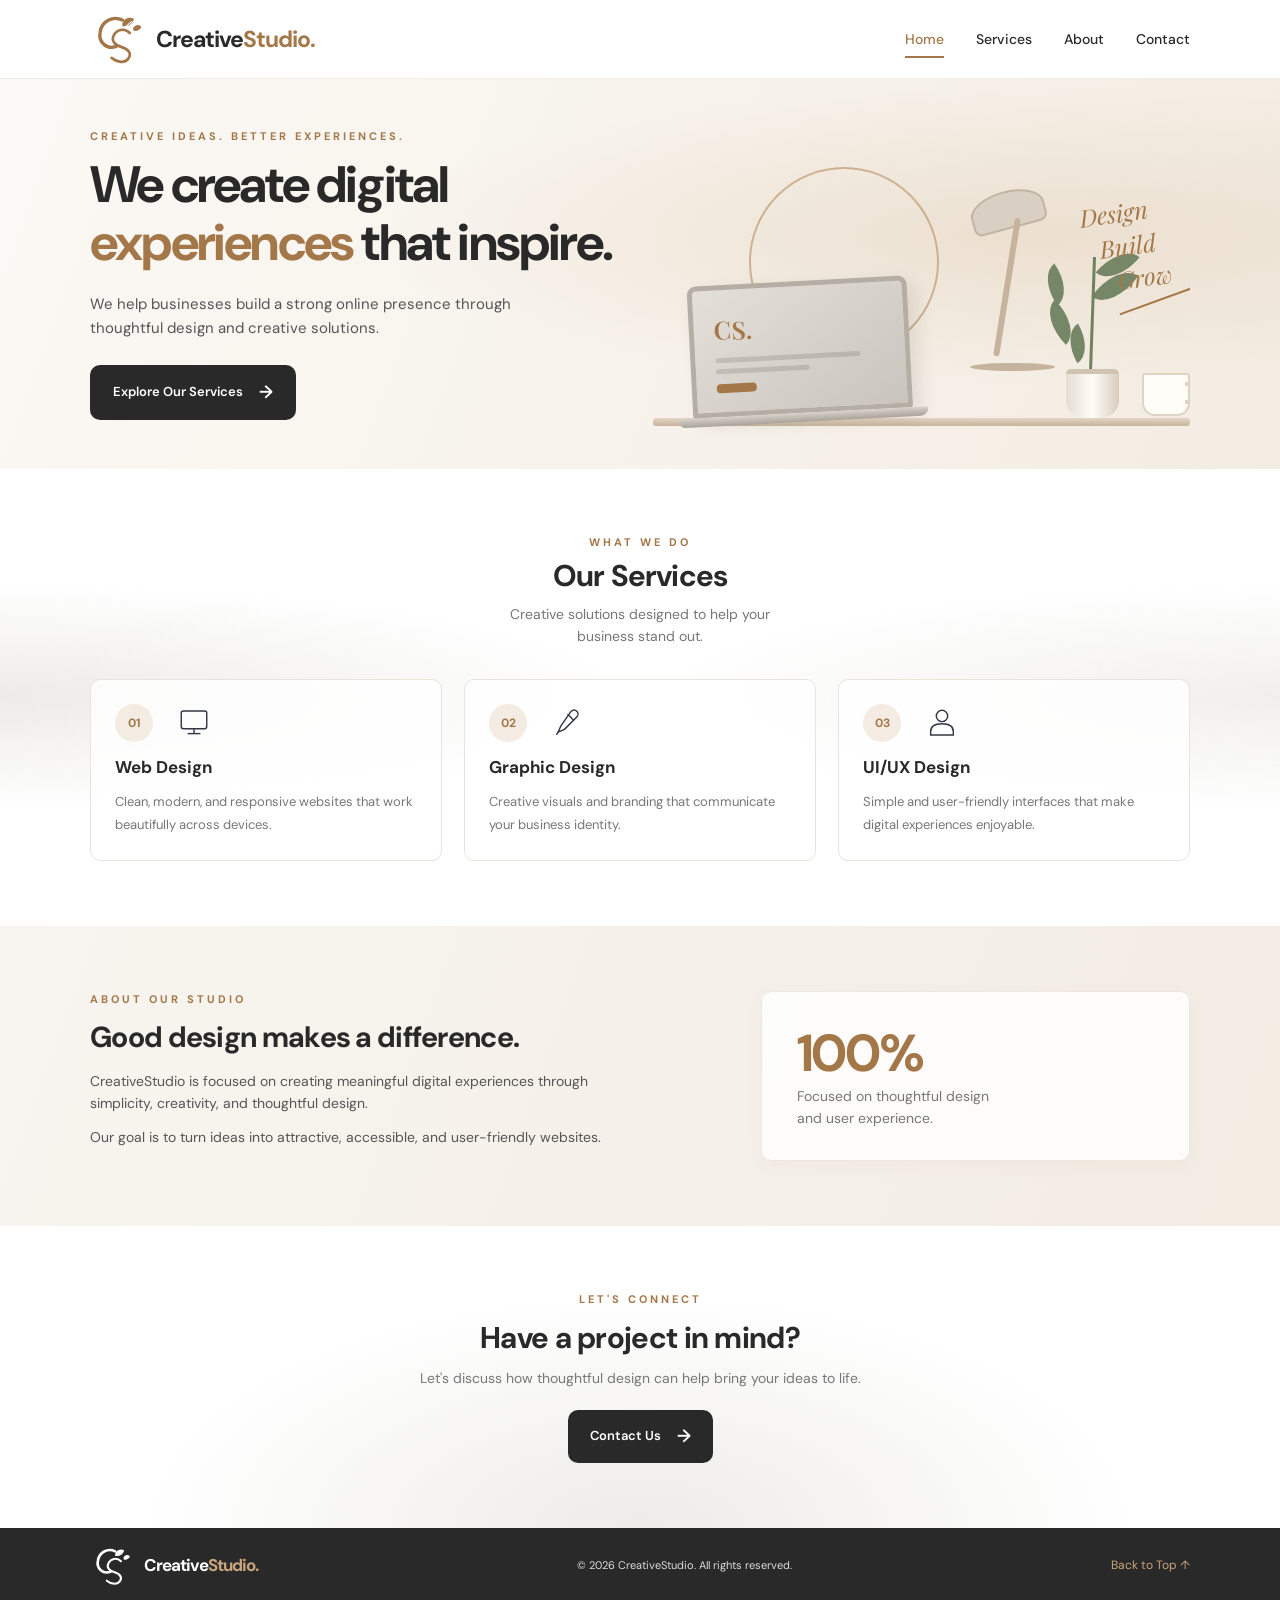
==== index.html @ cb1b3e16 "Add files via upload" ====
<!DOCTYPE html>
<html lang="en">
<head>
    <meta charset="UTF-8">
    <meta name="viewport" content="width=device-width, initial-scale=1.0">

    <title>CreativeStudio | Design Build Grow</title>

    <meta name="description"
          content="CreativeStudio creates thoughtful digital experiences, modern websites, and creative designs.">

    <!-- Google Fonts -->
    <link rel="preconnect" href="https://fonts.googleapis.com">
    <link rel="preconnect" href="https://fonts.gstatic.com" crossorigin>

    <link href="https://fonts.googleapis.com/css2?family=DM+Sans:wght@400;500;600;700&family=Playfair+Display:wght@500;600&display=swap"
          rel="stylesheet">

    <!-- External CSS -->
    <link rel="stylesheet" href="style.css">
</head>

<body>

    <!-- HEADER -->
    <header class="header" id="home">
        <div class="container navbar">

            <a href="#home" class="brand" aria-label="CreativeStudio home">

                <!-- Unique CS Logo -->
                <svg class="logo-icon"
                     viewBox="0 0 80 80"
                     xmlns="http://www.w3.org/2000/svg"
                     role="img"
                     aria-label="CS logo">

                    <path d="M48 12
                             C34 5 17 14 15 30
                             C12 45 25 56 39 51"
                          fill="none"
                          stroke="currentColor"
                          stroke-width="5"
                          stroke-linecap="round"/>

                    <path d="M59 31
                             C51 23 39 26 35 35
                             C31 43 37 49 47 52
                             C59 56 62 63 56 70
                             C50 77 38 73 32 68"
                          fill="none"
                          stroke="currentColor"
                          stroke-width="4"
                          stroke-linecap="round"/>

                    <path d="M48 17
                             C51 8 60 7 65 10
                             C63 18 57 22 48 21"
                          fill="currentColor"/>

                    <path d="M51 23 L62 14"
                          fill="none"
                          stroke="#ffffff"
                          stroke-width="1.5"
                          stroke-linecap="round"/>

                    <path d="M64 23
                             C70 17 75 19 76 23
                             C71 29 67 29 64 27"
                          fill="currentColor"/>

                </svg>

                <span class="brand-name">
                    Creative<span>Studio</span><b>.</b>
                </span>

            </a>

            <nav class="nav-links" aria-label="Main navigation">
                <a href="#home" class="active">Home</a>
                <a href="#services">Services</a>
                <a href="#about">About</a>
                <a href="#contact">Contact</a>
            </nav>

        </div>
    </header>


    <main>

        <!-- HERO SECTION -->
        <section class="hero">
            <div class="container hero-content">

                <div class="hero-text">

                    <p class="eyebrow">
                        CREATIVE IDEAS. BETTER EXPERIENCES.
                    </p>

                    <h1>
                        We create digital
                        <span>experiences</span>
                        that inspire.
                    </h1>

                    <p class="hero-description">
                        We help businesses build a strong online presence
                        through thoughtful design and creative solutions.
                    </p>

                    <a href="#services" class="button">
                        Explore Our Services
                        <span aria-hidden="true">→</span>
                    </a>

                </div>

                <!-- Decorative Hero Illustration -->
                <div class="hero-art" aria-label="Creative workspace illustration"
                     role="img">

                    <div class="sun-circle"></div>

                    <div class="desk-lamp">
                        <div class="lamp-head"></div>
                        <div class="lamp-neck"></div>
                        <div class="lamp-base"></div>
                    </div>

                    <div class="laptop">
                        <div class="laptop-screen">
                            <div class="screen-logo">CS.</div>
                            <div class="screen-line"></div>
                            <div class="screen-line short"></div>
                            <div class="screen-button"></div>
                        </div>
                        <div class="laptop-base"></div>
                    </div>

                    <div class="plant">
                        <div class="leaf leaf-one"></div>
                        <div class="leaf leaf-two"></div>
                        <div class="leaf leaf-three"></div>
                        <div class="leaf leaf-four"></div>
                        <div class="leaf leaf-five"></div>
                        <div class="plant-stem"></div>
                        <div class="plant-pot"></div>
                    </div>

                    <div class="coffee-cup">
                        <div class="cup-handle"></div>
                    </div>

                    <div class="design-note">
                        <span>Design</span>
                        <span>Build</span>
                        <span>Grow</span>
                        <div class="note-underline"></div>
                    </div>

                    <div class="desk"></div>

                </div>

            </div>
        </section>


        <!-- SERVICES SECTION -->
        <section class="section services" id="services">

            <div class="container">

                <div class="section-heading">

                    <p class="eyebrow">WHAT WE DO</p>

                    <h2>Our Services</h2>

                    <p>
                        Creative solutions designed to help your
                        <br class="desktop-break">
                        business stand out.
                    </p>

                </div>

                <div class="services-grid">

                    <!-- Service 1 -->
                    <article class="service-card">

                        <div class="service-top">
                            <span class="service-number">01</span>

                            <svg class="service-icon"
                                 viewBox="0 0 48 48"
                                 fill="none"
                                 stroke="currentColor"
                                 stroke-width="2"
                                 aria-hidden="true">

                                <rect x="6" y="7" width="36" height="25" rx="3"/>
                                <path d="M24 32 V39"/>
                                <path d="M15 39 H33"/>

                            </svg>
                        </div>

                        <h3>Web Design</h3>

                        <p>
                            Clean, modern, and responsive websites
                            that work beautifully across devices.
                        </p>

                    </article>


                    <!-- Service 2 -->
                    <article class="service-card">

                        <div class="service-top">
                            <span class="service-number">02</span>

                            <svg class="service-icon"
                                 viewBox="0 0 48 48"
                                 fill="none"
                                 stroke="currentColor"
                                 stroke-width="2"
                                 stroke-linecap="round"
                                 stroke-linejoin="round"
                                 aria-hidden="true">

                                <path d="M28 8 C34 2 42 10 36 16 L19 33 L10 37 L14 28 Z"/>
                                <path d="M24 12 L32 20"/>
                                <path d="M10 37 L8 40"/>

                            </svg>
                        </div>

                        <h3>Graphic Design</h3>

                        <p>
                            Creative visuals and branding that
                            communicate your business identity.
                        </p>

                    </article>


                    <!-- Service 3 -->
                    <article class="service-card">

                        <div class="service-top">
                            <span class="service-number">03</span>

                            <svg class="service-icon"
                                 viewBox="0 0 48 48"
                                 fill="none"
                                 stroke="currentColor"
                                 stroke-width="2"
                                 aria-hidden="true">

                                <circle cx="24" cy="14" r="8"/>
                                <path d="M8 41 V36 C8 28 15 25 24 25 C33 25 40 28 40 36 V41 Z"/>

                            </svg>
                        </div>

                        <h3>UI/UX Design</h3>

                        <p>
                            Simple and user-friendly interfaces
                            that make digital experiences enjoyable.
                        </p>

                    </article>

                </div>

            </div>

        </section>


        <!-- ABOUT SECTION -->
        <section class="section about" id="about">

            <div class="container about-grid">

                <div class="about-text">

                    <p class="eyebrow">ABOUT OUR STUDIO</p>

                    <h2>Good design makes a difference.</h2>

                    <p>
                        CreativeStudio is focused on creating meaningful
                        digital experiences through simplicity,
                        creativity, and thoughtful design.
                    </p>

                    <p>
                        Our goal is to turn ideas into attractive,
                        accessible, and user-friendly websites.
                    </p>

                </div>

                <div class="about-highlight">

                    <span class="highlight-number">100%</span>

                    <p>
                        Focused on thoughtful design
                        <br>
                        and user experience.
                    </p>

                </div>

            </div>

        </section>


        <!-- CONTACT SECTION -->
        <section class="section contact" id="contact">

            <div class="container">

                <p class="eyebrow">LET'S CONNECT</p>

                <h2>Have a project in mind?</h2>

                <p>
                    Let's discuss how thoughtful design can help
                    bring your ideas to life.
                </p>

                <!-- Replace the email address with your own -->
                <a href="mailto:hello@example.com" class="button">
                    Contact Us
                    <span aria-hidden="true">→</span>
                </a>

            </div>

        </section>

    </main>


    <!-- FOOTER -->
    <footer class="footer">

        <div class="container footer-content">

            <a href="#home" class="brand footer-brand"
               aria-label="CreativeStudio back to home">

                <svg class="logo-icon"
                     viewBox="0 0 80 80"
                     xmlns="http://www.w3.org/2000/svg"
                     aria-hidden="true">

                    <path d="M48 12
                             C34 5 17 14 15 30
                             C12 45 25 56 39 51"
                          fill="none"
                          stroke="currentColor"
                          stroke-width="5"
                          stroke-linecap="round"/>

                    <path d="M59 31
                             C51 23 39 26 35 35
                             C31 43 37 49 47 52
                             C59 56 62 63 56 70
                             C50 77 38 73 32 68"
                          fill="none"
                          stroke="currentColor"
                          stroke-width="4"
                          stroke-linecap="round"/>

                    <path d="M48 17
                             C51 8 60 7 65 10
                             C63 18 57 22 48 21"
                          fill="currentColor"/>

                    <path d="M64 23
                             C70 17 75 19 76 23
                             C71 29 67 29 64 27"
                          fill="currentColor"/>

                </svg>

                <span class="brand-name">
                    Creative<span>Studio</span><b>.</b>
                </span>

            </a>

            <p class="copyright">
                © 2026 CreativeStudio. All rights reserved.
            </p>

            <a href="#home" class="back-to-top">
                Back to Top ↑
            </a>

        </div>

    </footer>

</body>
</html>
---- style.css ----
/* =====================================
   1. GLOBAL STYLES
===================================== */

:root {
    --cream: #f8f4ee;
    --white: #ffffff;
    --brown: #a47749;
    --brown-dark: #80572f;
    --dark: #292929;
    --text: #555555;
    --muted: #777777;
    --border: #e8e3dc;
}

* {
    margin: 0;
    padding: 0;
    box-sizing: border-box;
}

html {
    scroll-behavior: smooth;
    scroll-padding-top: 90px;
}

body {
    font-family: "DM Sans", Arial, sans-serif;
    color: var(--dark);
    background-color: var(--white);
    line-height: 1.6;
}

a {
    text-decoration: none;
    color: inherit;
}

button,
a {
    -webkit-tap-highlight-color: transparent;
}

a:focus-visible {
    outline: 3px solid var(--brown);
    outline-offset: 4px;
}

.container {
    width: min(1100px, 90%);
    margin: 0 auto;
}

.section {
    padding: 65px 0;
}

.eyebrow {
    color: var(--brown);
    font-size: 11px;
    font-weight: 700;
    letter-spacing: 3px;
    margin-bottom: 10px;
}


/* =====================================
   2. HEADER AND UNIQUE LOGO
===================================== */

.header {
    background-color: rgba(255, 255, 255, 0.96);
    border-bottom: 1px solid #f0ece6;
    position: sticky;
    top: 0;
    z-index: 100;
}

.navbar {
    min-height: 78px;
    display: flex;
    align-items: center;
    justify-content: space-between;
    gap: 25px;
}

.brand {
    display: inline-flex;
    align-items: center;
    gap: 12px;
    flex-shrink: 0;
}

.logo-icon {
    width: 54px;
    height: 54px;
    color: var(--brown);
    flex-shrink: 0;
    transition: transform 0.3s ease;
}

.brand:hover .logo-icon {
    transform: rotate(-5deg) scale(1.05);
}

.brand-name {
    font-size: 23px;
    font-weight: 700;
    letter-spacing: -1px;
    color: var(--dark);
}

.brand-name span {
    color: var(--brown);
}

.brand-name b {
    color: var(--brown);
}

.nav-links {
    display: flex;
    align-items: center;
    gap: 32px;
}

.nav-links a {
    font-size: 14px;
    font-weight: 500;
    position: relative;
    padding: 8px 0;
    transition: color 0.3s ease;
}

.nav-links a:hover,
.nav-links a.active {
    color: var(--brown);
}

.nav-links a.active::after {
    content: "";
    position: absolute;
    width: 100%;
    height: 2px;
    background-color: var(--brown);
    left: 0;
    bottom: 0;
}


/* =====================================
   3. HERO SECTION
===================================== */

.hero {
    background:
        radial-gradient(
            ellipse at 80% 40%,
            rgba(218, 195, 165, 0.35),
            transparent 45%
        ),
        linear-gradient(110deg, #fbf9f5, #f3ece2);

    overflow: hidden;
    min-height: 390px;
}

.hero-content {
    display: grid;
    grid-template-columns: 1fr 1fr;
    align-items: center;
    min-height: 390px;
    gap: 25px;
}

.hero-text {
    padding: 35px 0;
    position: relative;
    z-index: 2;
}

.hero h1 {
    font-size: clamp(36px, 4vw, 52px);
    line-height: 1.13;
    letter-spacing: -1.8px;
    font-weight: 700;
    max-width: 530px;
    margin-bottom: 20px;
}

.hero h1 span {
    color: var(--brown);
}

.hero-description {
    color: var(--text);
    font-size: 15px;
    max-width: 440px;
    margin-bottom: 25px;
}

.button {
    display: inline-flex;
    justify-content: center;
    align-items: center;
    gap: 16px;
    padding: 13px 23px;
    background-color: var(--dark);
    color: var(--white);
    border-radius: 10px;
    font-size: 13px;
    font-weight: 600;
    transition:
        background-color 0.3s ease,
        transform 0.3s ease,
        box-shadow 0.3s ease;
}

.button:hover {
    background-color: var(--brown-dark);
    transform: translateY(-2px);
    box-shadow: 0 8px 20px rgba(80, 55, 30, 0.15);
}

.button span {
    font-size: 18px;
}


/* =====================================
   4. CSS HERO ILLUSTRATION
===================================== */

.hero-art {
    height: 330px;
    position: relative;
    overflow: hidden;
    align-self: end;
}

/* Sun-shaped background */

.sun-circle {
    position: absolute;
    width: 190px;
    height: 190px;
    border: 2px solid #c5a47d;
    border-radius: 50%;
    top: 28px;
    left: 18%;
    opacity: 0.8;
}

/* Laptop */

.laptop {
    position: absolute;
    left: 7%;
    bottom: 47px;
    width: 220px;
    z-index: 3;
    transform: rotate(-3deg);
}

.laptop-screen {
    height: 132px;
    background: linear-gradient(145deg, #e4e0d9, #c9c4bc);
    border: 5px solid #b4aea5;
    border-radius: 9px 9px 3px 3px;
    padding: 20px;
    box-shadow: 8px 8px 18px rgba(50, 40, 30, 0.1);
}

.screen-logo {
    color: var(--brown);
    font-family: "Playfair Display", serif;
    font-size: 25px;
    font-weight: 600;
    margin-bottom: 8px;
}

.screen-line {
    height: 5px;
    width: 85%;
    background: rgba(90, 85, 78, 0.2);
    border-radius: 5px;
    margin-bottom: 6px;
}

.screen-line.short {
    width: 55%;
}

.screen-button {
    width: 40px;
    height: 9px;
    background: var(--brown);
    border-radius: 4px;
    margin-top: 10px;
}

.laptop-base {
    width: 114%;
    height: 9px;
    background: linear-gradient(#d6d1c9, #a9a39a);
    margin-left: -7%;
    border-radius: 2px 2px 10px 10px;
}


/* Decorative desk lamp */

.desk-lamp {
    position: absolute;
    top: 52px;
    right: 27%;
    width: 100px;
    height: 180px;
    z-index: 2;
}

.lamp-head {
    position: absolute;
    width: 75px;
    height: 38px;
    right: 0;
    top: 0;
    background: #d9d0c3;
    border-radius: 50% 50% 8px 8px;
    transform: rotate(-15deg);
    border: 2px solid #c2b4a2;
}

.lamp-neck {
    position: absolute;
    width: 6px;
    height: 140px;
    top: 27px;
    right: 24px;
    background: #c5b39d;
    transform: rotate(9deg);
    transform-origin: top;
    border-radius: 5px;
}

.lamp-base {
    position: absolute;
    width: 85px;
    height: 8px;
    right: -10px;
    bottom: 0;
    background: #c5b39d;
    border-radius: 50%;
}


/* Plant */

.plant {
    position: absolute;
    right: 11%;
    bottom: 51px;
    width: 80px;
    height: 170px;
    z-index: 4;
}

.plant-stem {
    position: absolute;
    bottom: 46px;
    left: 40px;
    width: 3px;
    height: 115px;
    background: #71835e;
    transform: rotate(2deg);
}

.leaf {
    position: absolute;
    width: 24px;
    height: 40px;
    background: #758767;
    border-radius: 100% 0 100% 0;
    transform-origin: bottom right;
}

.leaf-one {
    left: 8px;
    top: 40px;
    transform: rotate(-45deg);
}

.leaf-two {
    left: 38px;
    top: 24px;
    transform: rotate(35deg) scale(1.1);
}

.leaf-three {
    left: 0;
    top: 5px;
    transform: rotate(-35deg) scale(0.9);
}

.leaf-four {
    left: 39px;
    top: 0;
    transform: rotate(40deg);
}

.leaf-five {
    left: 20px;
    top: 65px;
    transform: rotate(-30deg) scale(0.85);
}

.plant-pot {
    position: absolute;
    width: 53px;
    height: 49px;
    left: 15px;
    bottom: 0;
    background: linear-gradient(90deg, #e4ddd2, #fffdf9, #d8cdbd);
    border-radius: 5px 5px 18px 18px;
    border-top: 5px solid #d0c3b2;
}


/* Coffee cup */

.coffee-cup {
    position: absolute;
    right: 0;
    bottom: 53px;
    width: 48px;
    height: 43px;
    background: #fffdf8;
    border: 2px solid #ded4c6;
    border-radius: 3px 3px 13px 13px;
    z-index: 5;
}

.cup-handle {
    position: absolute;
    width: 18px;
    height: 22px;
    right: -15px;
    top: 7px;
    border: 4px solid #ded4c6;
    border-left: 0;
    border-radius: 0 12px 12px 0;
}


/* Design note */

.design-note {
    position: absolute;
    top: 55px;
    right: 0;
    z-index: 4;
    display: flex;
    flex-direction: column;
    color: var(--brown);
    font-family: "Playfair Display", serif;
    font-size: 24px;
    font-style: italic;
    line-height: 1.4;
    transform: rotate(-8deg);
}

.design-note span:nth-child(2) {
    margin-left: 15px;
}

.design-note span:nth-child(3) {
    margin-left: 28px;
}

.note-underline {
    width: 80px;
    height: 2px;
    background: var(--brown);
    transform: rotate(-12deg);
    margin: 7px 0 0 25px;
}


/* Desk */

.desk {
    position: absolute;
    bottom: 43px;
    left: 0;
    right: 0;
    height: 8px;
    background: linear-gradient(#e4d6c4, #c7b49b);
    border-radius: 3px;
}


/* =====================================
   5. SERVICES SECTION
===================================== */

.services {
    background:
        radial-gradient(
            ellipse at 0% 50%,
            rgba(218, 216, 211, 0.5),
            transparent 35%
        ),
        radial-gradient(
            ellipse at 100% 50%,
            rgba(218, 216, 211, 0.4),
            transparent 35%
        ),
        #ffffff;
}

.section-heading {
    text-align: center;
    margin-bottom: 32px;
}

.section-heading .eyebrow {
    margin-bottom: 4px;
}

.section-heading h2 {
    font-size: 30px;
    line-height: 1.3;
    margin-bottom: 8px;
    letter-spacing: -0.8px;
}

.section-heading > p:last-child {
    font-size: 14px;
    color: var(--muted);
}

.services-grid {
    display: grid;
    grid-template-columns: repeat(3, 1fr);
    gap: 22px;
}

.service-card {
    padding: 24px;
    background: rgba(255, 255, 255, 0.85);
    border: 1px solid var(--border);
    border-radius: 10px;
    transition:
        transform 0.3s ease,
        box-shadow 0.3s ease,
        border-color 0.3s ease;
}

.service-card:hover {
    transform: translateY(-5px);
    border-color: #d6bea2;
    box-shadow: 0 12px 30px rgba(60, 45, 30, 0.07);
}

.service-top {
    display: flex;
    align-items: center;
    gap: 24px;
    margin-bottom: 12px;
}

.service-number {
    width: 38px;
    height: 38px;
    border-radius: 50%;
    background-color: #f4ece2;
    color: var(--brown);
    display: flex;
    align-items: center;
    justify-content: center;
    font-size: 12px;
    font-weight: 700;
}

.service-icon {
    width: 34px;
    height: 34px;
    color: #313743;
}

.service-card h3 {
    font-size: 17px;
    margin-bottom: 8px;
}

.service-card p {
    font-size: 13px;
    line-height: 1.8;
    color: var(--muted);
}


/* =====================================
   6. ABOUT SECTION
===================================== */

.about {
    background: linear-gradient(110deg, #f8f5f0, #f2ece3);
}

.about-grid {
    display: grid;
    grid-template-columns: 1.4fr 1fr;
    align-items: center;
    gap: 70px;
}

.about-text h2 {
    font-size: 29px;
    line-height: 1.3;
    letter-spacing: -0.7px;
    margin-bottom: 13px;
}

.about-text > p:not(.eyebrow) {
    color: var(--text);
    font-size: 14px;
    margin-bottom: 12px;
    max-width: 520px;
}

.about-highlight {
    background: rgba(255, 255, 255, 0.85);
    border: 1px solid #eee8e0;
    border-radius: 10px;
    padding: 30px 35px;
    box-shadow: 0 5px 20px rgba(80, 60, 40, 0.03);
}

.highlight-number {
    display: block;
    font-size: 52px;
    font-weight: 700;
    color: var(--brown);
    line-height: 1.2;
    letter-spacing: -2px;
}

.about-highlight p {
    color: var(--muted);
    font-size: 14px;
}


/* =====================================
   7. CONTACT SECTION
===================================== */

.contact {
    text-align: center;
    background:
        radial-gradient(
            ellipse at 50% 100%,
            rgba(218, 216, 211, 0.5),
            transparent 55%
        ),
        #ffffff;
}

.contact h2 {
    font-size: 30px;
    line-height: 1.3;
    margin-bottom: 10px;
    letter-spacing: -0.7px;
}

.contact > .container > p:not(.eyebrow) {
    font-size: 14px;
    color: var(--muted);
    margin-bottom: 20px;
}

.contact .button {
    padding: 12px 22px;
}


/* =====================================
   8. FOOTER
===================================== */

.footer {
    background-color: #292929;
    color: var(--white);
    padding: 17px 0;
}

.footer-content {
    display: flex;
    align-items: center;
    justify-content: space-between;
    gap: 20px;
}

.footer-brand .logo-icon {
    width: 42px;
    height: 42px;
    color: var(--white);
}

.footer-brand .brand-name {
    font-size: 17px;
    color: var(--white);
}

.footer-brand .brand-name span {
    color: #c9a57d;
}

.footer-brand .brand-name b {
    color: #c9a57d;
}

.copyright {
    color: #dddddd;
    font-size: 11px;
    text-align: center;
}

.back-to-top {
    color: #c9a57d;
    font-size: 12px;
    white-space: nowrap;
    transition: color 0.3s ease;
}

.back-to-top:hover {
    color: var(--white);
}


/* =====================================
   9. TABLET RESPONSIVE DESIGN
===================================== */

@media (max-width: 768px) {

    .container {
        width: 90%;
    }

    .navbar {
        min-height: 75px;
    }

    .brand-name {
        font-size: 20px;
    }

    .logo-icon {
        width: 46px;
        height: 46px;
    }

    .nav-links {
        gap: 17px;
    }

    .nav-links a {
        font-size: 12px;
    }

    .hero-content {
        grid-template-columns: 1fr 0.8fr;
        gap: 10px;
    }

    .hero h1 {
        font-size: 38px;
    }

    .hero-description {
        font-size: 14px;
    }

    .hero-art {
        transform: scale(0.85);
        transform-origin: center bottom;
        width: 115%;
        margin-left: -10%;
    }

    .services-grid {
        grid-template-columns: repeat(2, 1fr);
    }

    .about-grid {
        gap: 30px;
    }

    .about-text h2 {
        font-size: 25px;
    }

    .about-highlight {
        padding: 25px;
    }

    .highlight-number {
        font-size: 44px;
    }

    .footer-content {
        flex-wrap: wrap;
    }

}


/* =====================================
   10. MOBILE RESPONSIVE DESIGN
===================================== */

@media (max-width: 480px) {

    .section {
        padding: 45px 0;
    }

    .navbar {
        flex-direction: column;
        justify-content: center;
        gap: 10px;
        padding: 13px 0;
    }

    .brand {
        gap: 8px;
    }

    .logo-icon {
        width: 42px;
        height: 42px;
    }

    .brand-name {
        font-size: 21px;
    }

    .nav-links {
        width: 100%;
        justify-content: center;
        gap: 22px;
    }

    .nav-links a {
        font-size: 12px;
    }

    .hero-content {
        grid-template-columns: 1fr;
        padding-top: 15px;
    }

    .hero-text {
        padding: 35px 0 0;
    }

    .eyebrow {
        font-size: 10px;
        letter-spacing: 2px;
    }

    .hero h1 {
        font-size: 38px;
        letter-spacing: -1.2px;
    }

    .hero-description {
        font-size: 14px;
    }

    .button {
        padding: 12px 18px;
    }

    .hero-art {
        height: 245px;
        width: 100%;
        margin: 0;
        transform: none;
    }

    .sun-circle {
        width: 150px;
        height: 150px;
        left: 15%;
        top: 20px;
    }

    .laptop {
        width: 165px;
        bottom: 35px;
        left: 2%;
    }

    .laptop-screen {
        height: 105px;
        padding: 12px;
    }

    .desk-lamp {
        transform: scale(0.8);
        transform-origin: top right;
        right: 22%;
    }

    .plant {
        transform: scale(0.8);
        transform-origin: bottom right;
        right: 9%;
        bottom: 40px;
    }

    .coffee-cup {
        transform: scale(0.8);
        transform-origin: bottom right;
        bottom: 40px;
    }

    .design-note {
        font-size: 18px;
        top: 28px;
        right: 0;
    }

    .desk {
        bottom: 31px;
    }

    .section-heading h2,
    .contact h2 {
        font-size: 27px;
    }

    .desktop-break {
        display: none;
    }

    .services-grid {
        grid-template-columns: 1fr;
        gap: 15px;
    }

    .service-card {
        padding: 20px;
    }

    .about-grid {
        grid-template-columns: 1fr;
        gap: 20px;
    }

    .about-text h2 {
        font-size: 27px;
    }

    .about-highlight {
        padding: 25px;
    }

    .highlight-number {
        font-size: 45px;
    }

    .contact p:not(.eyebrow) {
        font-size: 13px;
    }

    .footer-content {
        flex-direction: column;
        justify-content: center;
        gap: 12px;
    }

    .footer-brand .logo-icon {
        width: 36px;
        height: 36px;
    }

    .copyright {
        font-size: 10px;
    }

}
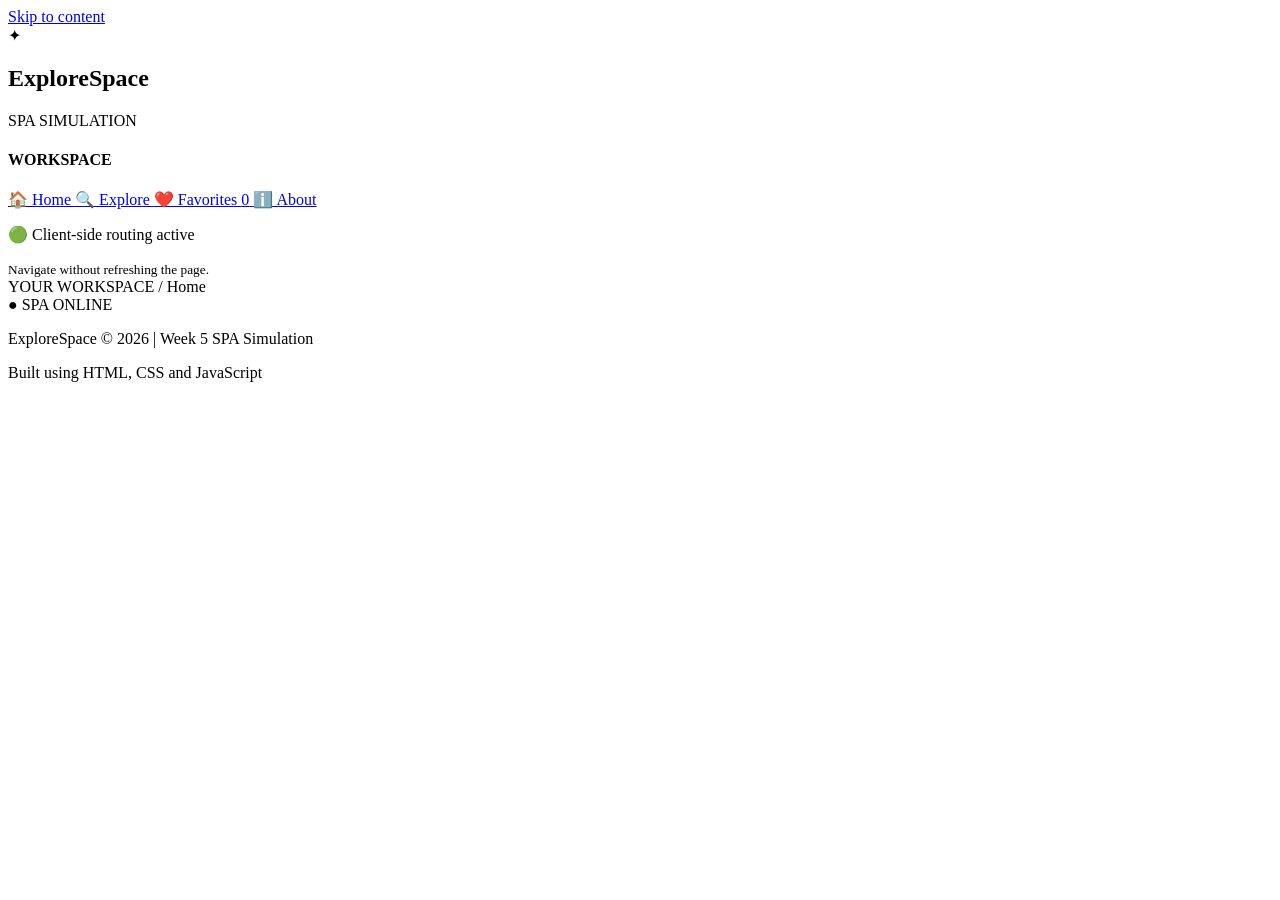
==== commit 7b25e7ab: "Add files via upload" ====
--- a/index.html
+++ b/index.html
@@ -3,419 +3,116 @@
 <head>
     <meta charset="UTF-8">
     <meta name="viewport" content="width=device-width, initial-scale=1.0">
+    <meta name="description"
+          content="ExploreSpace - A Single Page Application Simulation">
 
-    <title>CreativeStudio | Design Build Grow</title>
+    <title>ExploreSpace | SPA Simulation</title>
 
-    <meta name="description"
-          content="CreativeStudio creates thoughtful digital experiences, modern websites, and creative designs.">
-
-    <!-- Google Fonts -->
-    <link rel="preconnect" href="https://fonts.googleapis.com">
-    <link rel="preconnect" href="https://fonts.gstatic.com" crossorigin>
-
-    <link href="https://fonts.googleapis.com/css2?family=DM+Sans:wght@400;500;600;700&family=Playfair+Display:wght@500;600&display=swap"
-          rel="stylesheet">
-
-    <!-- External CSS -->
-    <link rel="stylesheet" href="style.css">
+    <link rel="stylesheet" href="css/styles.css">
+    <script src="js/app.js" defer></script>
 </head>
 
 <body>
 
-    <!-- HEADER -->
-    <header class="header" id="home">
-        <div class="container navbar">
+    <a href="#main-content" class="skip-link">
+        Skip to content
+    </a>
 
-            <a href="#home" class="brand" aria-label="CreativeStudio home">
+    <div class="app-container">
 
-                <!-- Unique CS Logo -->
-                <svg class="logo-icon"
-                     viewBox="0 0 80 80"
-                     xmlns="http://www.w3.org/2000/svg"
-                     role="img"
-                     aria-label="CS logo">
+        <!-- Sidebar Navigation -->
+        <aside class="sidebar">
 
-                    <path d="M48 12
-                             C34 5 17 14 15 30
-                             C12 45 25 56 39 51"
-                          fill="none"
-                          stroke="currentColor"
-                          stroke-width="5"
-                          stroke-linecap="round"/>
+            <div class="logo">
+                <span class="logo-icon">✦</span>
+                <h2>Explore<span>Space</span></h2>
+                <p>SPA SIMULATION</p>
+            </div>
 
-                    <path d="M59 31
-                             C51 23 39 26 35 35
-                             C31 43 37 49 47 52
-                             C59 56 62 63 56 70
-                             C50 77 38 73 32 68"
-                          fill="none"
-                          stroke="currentColor"
-                          stroke-width="4"
-                          stroke-linecap="round"/>
+            <h4 class="menu-title">WORKSPACE</h4>
 
-                    <path d="M48 17
-                             C51 8 60 7 65 10
-                             C63 18 57 22 48 21"
-                          fill="currentColor"/>
+            <nav class="navigation" aria-label="Main navigation">
 
-                    <path d="M51 23 L62 14"
-                          fill="none"
-                          stroke="#ffffff"
-                          stroke-width="1.5"
-                          stroke-linecap="round"/>
+                <a href="#/home" class="nav-link">
+                    🏠 Home
+                </a>
 
-                    <path d="M64 23
-                             C70 17 75 19 76 23
-                             C71 29 67 29 64 27"
-                          fill="currentColor"/>
+                <a href="#/explore" class="nav-link">
+                    🔍 Explore
+                </a>
 
-                </svg>
+                <a href="#/favorites" class="nav-link">
+                    ❤️ Favorites
+                    <span id="favorite-count">0</span>
+                </a>
 
-                <span class="brand-name">
-                    Creative<span>Studio</span><b>.</b>
-                </span>
+                <a href="#/about" class="nav-link">
+                    ℹ️ About
+                </a>
 
-            </a>
-
-            <nav class="nav-links" aria-label="Main navigation">
-                <a href="#home" class="active">Home</a>
-                <a href="#services">Services</a>
-                <a href="#about">About</a>
-                <a href="#contact">Contact</a>
             </nav>
 
-        </div>
-    </header>
+            <div class="sidebar-footer">
+                <p>🟢 Client-side routing active</p>
+                <small>
+                    Navigate without refreshing the page.
+                </small>
+            </div>
 
+        </aside>
 
-    <main>
+        <!-- Main Application -->
+        <div class="main-wrapper">
 
-        <!-- HERO SECTION -->
-        <section class="hero">
-            <div class="container hero-content">
+            <header class="header">
 
-                <div class="hero-text">
-
-                    <p class="eyebrow">
-                        CREATIVE IDEAS. BETTER EXPERIENCES.
-                    </p>
-
-                    <h1>
-                        We create digital
-                        <span>experiences</span>
-                        that inspire.
-                    </h1>
-
-                    <p class="hero-description">
-                        We help businesses build a strong online presence
-                        through thoughtful design and creative solutions.
-                    </p>
-
-                    <a href="#services" class="button">
-                        Explore Our Services
-                        <span aria-hidden="true">→</span>
-                    </a>
-
+                <div class="breadcrumb">
+                    YOUR WORKSPACE /
+                    <span id="current-page">Home</span>
                 </div>
 
-                <!-- Decorative Hero Illustration -->
-                <div class="hero-art" aria-label="Creative workspace illustration"
-                     role="img">
-
-                    <div class="sun-circle"></div>
-
-                    <div class="desk-lamp">
-                        <div class="lamp-head"></div>
-                        <div class="lamp-neck"></div>
-                        <div class="lamp-base"></div>
-                    </div>
-
-                    <div class="laptop">
-                        <div class="laptop-screen">
-                            <div class="screen-logo">CS.</div>
-                            <div class="screen-line"></div>
-                            <div class="screen-line short"></div>
-                            <div class="screen-button"></div>
-                        </div>
-                        <div class="laptop-base"></div>
-                    </div>
-
-                    <div class="plant">
-                        <div class="leaf leaf-one"></div>
-                        <div class="leaf leaf-two"></div>
-                        <div class="leaf leaf-three"></div>
-                        <div class="leaf leaf-four"></div>
-                        <div class="leaf leaf-five"></div>
-                        <div class="plant-stem"></div>
-                        <div class="plant-pot"></div>
-                    </div>
-
-                    <div class="coffee-cup">
-                        <div class="cup-handle"></div>
-                    </div>
-
-                    <div class="design-note">
-                        <span>Design</span>
-                        <span>Build</span>
-                        <span>Grow</span>
-                        <div class="note-underline"></div>
-                    </div>
-
-                    <div class="desk"></div>
-
+                <div class="status">
+                    ● SPA ONLINE
                 </div>
 
-            </div>
-        </section>
+            </header>
 
+            <!-- Dynamic Content Container -->
+            <main id="main-content"
+                  tabindex="-1"
+                  aria-live="polite">
 
-        <!-- SERVICES SECTION -->
-        <section class="section services" id="services">
+                <!-- JavaScript loads content here -->
 
-            <div class="container">
+                <noscript>
+                    Please enable JavaScript to use this application.
+                </noscript>
 
-                <div class="section-heading">
+            </main>
 
-                    <p class="eyebrow">WHAT WE DO</p>
-
-                    <h2>Our Services</h2>
-
-                    <p>
-                        Creative solutions designed to help your
-                        <br class="desktop-break">
-                        business stand out.
-                    </p>
-
-                </div>
-
-                <div class="services-grid">
-
-                    <!-- Service 1 -->
-                    <article class="service-card">
-
-                        <div class="service-top">
-                            <span class="service-number">01</span>
-
-                            <svg class="service-icon"
-                                 viewBox="0 0 48 48"
-                                 fill="none"
-                                 stroke="currentColor"
-                                 stroke-width="2"
-                                 aria-hidden="true">
-
-                                <rect x="6" y="7" width="36" height="25" rx="3"/>
-                                <path d="M24 32 V39"/>
-                                <path d="M15 39 H33"/>
-
-                            </svg>
-                        </div>
-
-                        <h3>Web Design</h3>
-
-                        <p>
-                            Clean, modern, and responsive websites
-                            that work beautifully across devices.
-                        </p>
-
-                    </article>
-
-
-                    <!-- Service 2 -->
-                    <article class="service-card">
-
-                        <div class="service-top">
-                            <span class="service-number">02</span>
-
-                            <svg class="service-icon"
-                                 viewBox="0 0 48 48"
-                                 fill="none"
-                                 stroke="currentColor"
-                                 stroke-width="2"
-                                 stroke-linecap="round"
-                                 stroke-linejoin="round"
-                                 aria-hidden="true">
-
-                                <path d="M28 8 C34 2 42 10 36 16 L19 33 L10 37 L14 28 Z"/>
-                                <path d="M24 12 L32 20"/>
-                                <path d="M10 37 L8 40"/>
-
-                            </svg>
-                        </div>
-
-                        <h3>Graphic Design</h3>
-
-                        <p>
-                            Creative visuals and branding that
-                            communicate your business identity.
-                        </p>
-
-                    </article>
-
-
-                    <!-- Service 3 -->
-                    <article class="service-card">
-
-                        <div class="service-top">
-                            <span class="service-number">03</span>
-
-                            <svg class="service-icon"
-                                 viewBox="0 0 48 48"
-                                 fill="none"
-                                 stroke="currentColor"
-                                 stroke-width="2"
-                                 aria-hidden="true">
-
-                                <circle cx="24" cy="14" r="8"/>
-                                <path d="M8 41 V36 C8 28 15 25 24 25 C33 25 40 28 40 36 V41 Z"/>
-
-                            </svg>
-                        </div>
-
-                        <h3>UI/UX Design</h3>
-
-                        <p>
-                            Simple and user-friendly interfaces
-                            that make digital experiences enjoyable.
-                        </p>
-
-                    </article>
-
-                </div>
-
-            </div>
-
-        </section>
-
-
-        <!-- ABOUT SECTION -->
-        <section class="section about" id="about">
-
-            <div class="container about-grid">
-
-                <div class="about-text">
-
-                    <p class="eyebrow">ABOUT OUR STUDIO</p>
-
-                    <h2>Good design makes a difference.</h2>
-
-                    <p>
-                        CreativeStudio is focused on creating meaningful
-                        digital experiences through simplicity,
-                        creativity, and thoughtful design.
-                    </p>
-
-                    <p>
-                        Our goal is to turn ideas into attractive,
-                        accessible, and user-friendly websites.
-                    </p>
-
-                </div>
-
-                <div class="about-highlight">
-
-                    <span class="highlight-number">100%</span>
-
-                    <p>
-                        Focused on thoughtful design
-                        <br>
-                        and user experience.
-                    </p>
-
-                </div>
-
-            </div>
-
-        </section>
-
-
-        <!-- CONTACT SECTION -->
-        <section class="section contact" id="contact">
-
-            <div class="container">
-
-                <p class="eyebrow">LET'S CONNECT</p>
-
-                <h2>Have a project in mind?</h2>
+            <footer class="footer">
 
                 <p>
-                    Let's discuss how thoughtful design can help
-                    bring your ideas to life.
+                    ExploreSpace © 2026 |
+                    Week 5 SPA Simulation
                 </p>
 
-                <!-- Replace the email address with your own -->
-                <a href="mailto:hello@example.com" class="button">
-                    Contact Us
-                    <span aria-hidden="true">→</span>
-                </a>
+                <p>
+                    Built using HTML, CSS and JavaScript
+                </p>
 
-            </div>
-
-        </section>
-
-    </main>
-
-
-    <!-- FOOTER -->
-    <footer class="footer">
-
-        <div class="container footer-content">
-
-            <a href="#home" class="brand footer-brand"
-               aria-label="CreativeStudio back to home">
-
-                <svg class="logo-icon"
-                     viewBox="0 0 80 80"
-                     xmlns="http://www.w3.org/2000/svg"
-                     aria-hidden="true">
-
-                    <path d="M48 12
-                             C34 5 17 14 15 30
-                             C12 45 25 56 39 51"
-                          fill="none"
-                          stroke="currentColor"
-                          stroke-width="5"
-                          stroke-linecap="round"/>
-
-                    <path d="M59 31
-                             C51 23 39 26 35 35
-                             C31 43 37 49 47 52
-                             C59 56 62 63 56 70
-                             C50 77 38 73 32 68"
-                          fill="none"
-                          stroke="currentColor"
-                          stroke-width="4"
-                          stroke-linecap="round"/>
-
-                    <path d="M48 17
-                             C51 8 60 7 65 10
-                             C63 18 57 22 48 21"
-                          fill="currentColor"/>
-
-                    <path d="M64 23
-                             C70 17 75 19 76 23
-                             C71 29 67 29 64 27"
-                          fill="currentColor"/>
-
-                </svg>
-
-                <span class="brand-name">
-                    Creative<span>Studio</span><b>.</b>
-                </span>
-
-            </a>
-
-            <p class="copyright">
-                © 2026 CreativeStudio. All rights reserved.
-            </p>
-
-            <a href="#home" class="back-to-top">
-                Back to Top ↑
-            </a>
+            </footer>
 
         </div>
 
-    </footer>
+    </div>
+
+    <!-- Notification -->
+    <div id="toast"
+         class="toast"
+         role="status"
+         aria-live="polite">
+    </div>
 
 </body>
-</html>
-
+</html>
